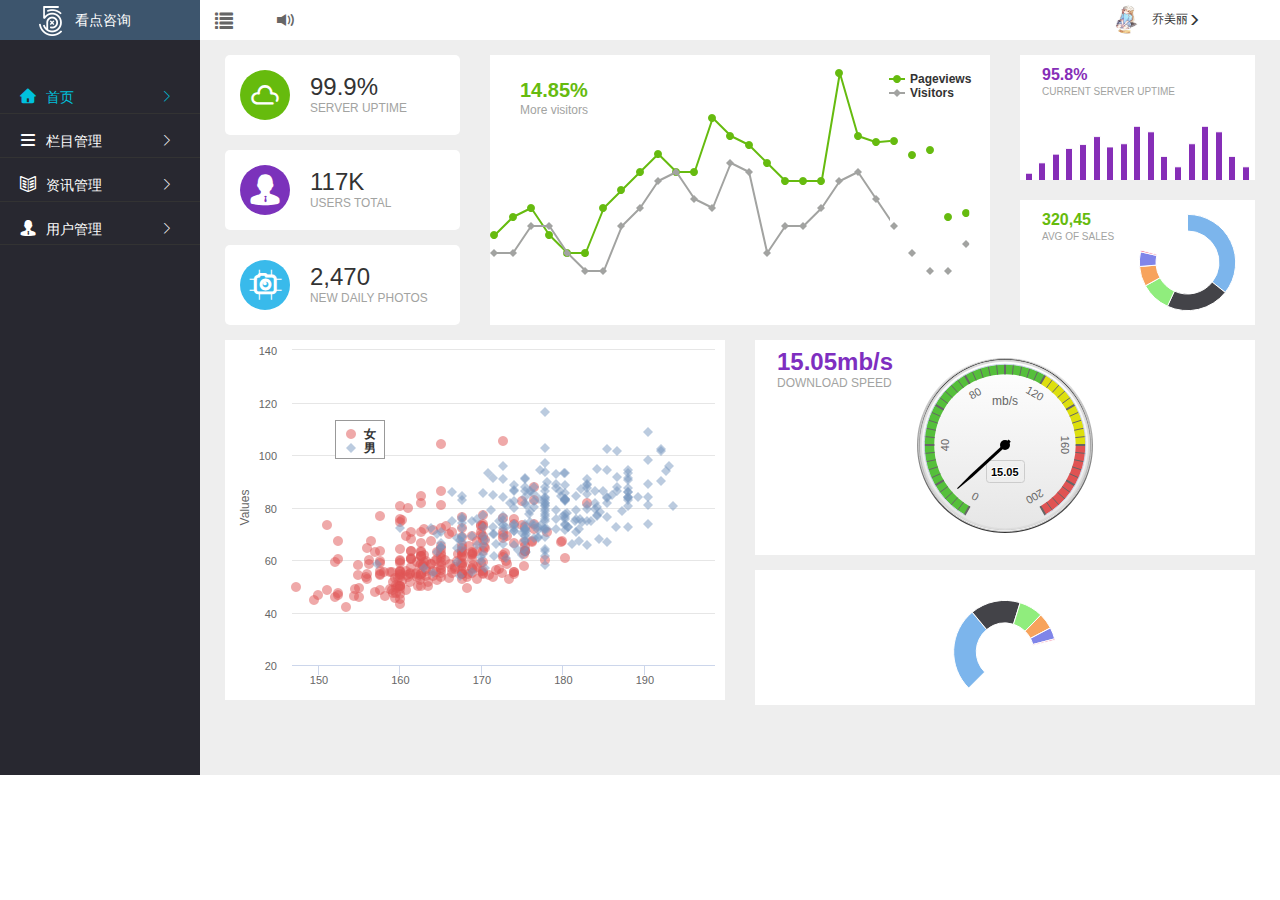
==== index.html @ 6aca62b5 "初始化，用户管理功能" ====
<!DOCTYPE html>
<html lang="en">
<head>
    <meta charset="UTF-8">
    <meta name="viewport" content="width=device-width, initial-scale=1.0">
    <meta http-equiv="X-UA-Compatible" content="ie=edge">
    <title>看点咨询</title>
    <link rel="stylesheet" href="./css/bootstrap/css/bootstrap.min.css">
    <link rel="stylesheet" href="./css/scss/style.css">
    <link rel="stylesheet" href="./css/iconFont/iconfont.css">
    <link rel="stylesheet" href="./css/animate.css">
    <link rel="stylesheet" href="./css/bootstrapSwitch/css/bootstrap3/bootstrap-switch.min.css">
    <script src="./js/jquery-3.3.1.min.js"></script>
    <script src="./js/bootstrap.min.js"></script>
    <script src="./js/highcharts.js"></script>
    <script src="./js/main.js"></script>
    <script src="./js/config.js"></script>
    <script src="./js/highcharts-more.js"></script>
    <script src="./css/bootstrapSwitch/js/bootstrap-switch.min.js"></script>
    <script>
        $(function(){
            $('.nav-wrap li:first').trigger('click');
        });
    </script>
</head>
<body>
    <div class="container-fluid">
        <nav>
            <div class="nav-top">
                <img src="./images/pic.png" alt="#">
                <span>看点咨询</span> 
            </div>
            <div class="nav-left">
                <div class="nav-wrap">
                    <ul class="list-unstyled">
                        <li><i class="iconfont icon-shouye"></i><span>首页</span><i class="iconfont icon-kuozhan"></i></li>
                        <li><i class="iconfont icon-liebiao"></i><span>栏目管理</span><i class="iconfont icon-kuozhan"></i></li>
                        <li><i class="iconfont icon-zixun"></i><span>资讯管理</span><i class="iconfont icon-kuozhan"></i></li>
                        <li><i class="iconfont icon-ai-user"></i><span>用户管理</span><i class="iconfont icon-kuozhan"></i></li>
                    </ul>
                </div>
            </div>
        </nav>
        <div class="content">
            <div class="content-top">
                <div class="info">
                    <span class="glyphicon glyphicon-list"></span>
                    <span class="glyphicon glyphicon-volume-up"></span>
                </div>
                <div class="user">
                    <img src="./images/psb.png" alt="">
                    <span>乔美丽</span>
                    <span class=" glyphicon glyphicon-menu-right "></span>
                </div>
            </div>
            <div class="content-center">
                <div class="wrap">
                    
                </div>
            </div>
        </div>
    </div>
</body>
</html>
---- css/scss/style.css ----
html, body, ul, li, p {
  margin: 0;
  padding: 0;
  font-size: 14px;
}

a, a:focus, a:hover {
  text-decoration: none;
  color: #fff;
}

.container-fluid {
  padding: 0;
}

nav {
  color: #fff;
  text-align: center;
  width: 200px;
  float: left;
}
nav .nav-top {
  background-color: #3d556d;
  height: 40px;
  line-height: 40px;
  position: relative;
}
nav .nav-top img {
  padding-right: 10px;
  margin-left: -30px;
}
nav .nav-left {
  background-color: #282830;
  height: 735px;
}
nav .nav-left ul {
  padding-top: 40px;
  text-align: left;
}
nav .nav-left ul li {
  border-bottom: 1px solid #333333;
  padding: 5px 0 5px 20px;
  margin-bottom: 10px;
  cursor: pointer;
}
nav .nav-left ul li span {
  margin-left: 10px;
}
nav .nav-left ul li i:last-child {
  float: right;
  margin-right: 25px;
}

.content {
  background-color: #eee;
}
.content .content-top {
  line-height: 38px;
  background-color: #fff;
  height: 40px;
}
.content .content-top .info {
  float: left;
}
.content .content-top .info span {
  font-size: 18px;
  margin-top: 10px;
  color: #666;
}
.content .content-top .info span:first-child {
  margin-left: 15px;
}
.content .content-top .info span:nth-child(2) {
  margin-left: 40px;
}
.content .content-top .user {
  float: right;
  line-height: 38px;
  margin-right: 80px;
  font-size: 0;
}
.content .content-top .user img {
  display: inline-block;
  width: 30px;
  height: 30px;
  border-radius: 50%;
  background-color: #ccc;
  margin-right: 10px;
}
.content .content-top .user span:nth-child(2), .content .content-top .user span:nth-child(3) {
  line-height: 38px;
  vertical-align: middle;
  font-size: 12px;
}
.content .content-center {
  background-color: #eee;
  height: 720px;
  margin: 15px 10px 0 210px;
  overflow-y: auto;
}
.content .home-wrap {
  overflow-y: auto;
}
.content .home-wrap .row {
  margin: 0;
}
.content .home-wrap .data-first {
  height: 80px;
  padding: 15px;
  background: #fff;
  overflow: hidden;
  border-radius: 5px;
}
.content .home-wrap .data-first .iconDiv, .content .home-wrap .data-first .numDiv {
  float: left;
}
.content .home-wrap .iconDiv {
  width: 50px;
  height: 50px;
  line-height: 50px;
  border-radius: 50%;
  background: #66bb0d;
  color: #fff;
  font-weight: 700;
}
.content .home-wrap .numDiv {
  margin-left: 20px;
  padding-top: 5px;
}
.content .home-wrap .numDiv small {
  display: block;
  color: #a2a3a1;
}
.content .home-wrap .numDiv span {
  font-size: 24px;
  line-height: 1;
}
.content .home-wrap .iconfont {
  font-size: 30px;
}
.content .home-wrap .data-second #visContent {
  height: 270px;
  background: #fff;
}
.content .home-wrap .data-second .visDiv {
  position: relative;
}
.content .home-wrap .data-second .numDiv {
  position: absolute;
  z-index: 1;
  top: 20px;
  left: 10px;
}
.content .home-wrap .data-second .numDiv span {
  font-size: 20px;
  font-weight: 700;
  color: #66bb0f;
}
.content .home-wrap .data-second .numDiv small {
  font-size: 12px;
}
.content .home-wrap .data-three:first-child #updateContent {
  height: 125px;
  background: #fff;
}
.content .home-wrap .data-three:first-child .upDiv {
  position: relative;
}
.content .home-wrap .data-three:first-child .numDiv {
  position: absolute;
  z-index: 1;
  top: 5px;
  left: 2px;
}
.content .home-wrap .data-three:first-child .numDiv span {
  font-size: 16px;
  font-weight: 700;
  color: #862eb7;
}
.content .home-wrap .data-three:first-child .numDiv small {
  font-size: 10px;
}
.content .home-wrap .data-three:last-child #salesContent {
  height: 125px;
  background: #fff;
}
.content .home-wrap .data-three:last-child .salesDiv {
  position: relative;
}
.content .home-wrap .data-three:last-child .numDiv {
  position: absolute;
  z-index: 1;
  top: 5px;
  left: 2px;
}
.content .home-wrap .data-three:last-child .numDiv span {
  font-size: 16px;
  font-weight: 700;
  color: #66bb0d;
}
.content .home-wrap .data-three:last-child .numDiv small {
  font-size: 10px;
}
.content .home-wrap .data-three #updateContent {
  margin-bottom: 20px;
  height: 125px;
}
.content .home-wrap .data-first, .content .home-wrap .data-second, .content .home-wrap .data-three {
  margin-bottom: 15px;
}
.content .home-wrap .data-four #userContent {
  height: 360px;
  background: #fff;
}
.content .home-wrap .data-five:first-child #speedContent {
  height: 215px;
  background: #fff;
  margin-bottom: 15px;
}
.content .home-wrap .data-five:first-child .speedDiv {
  position: relative;
}
.content .home-wrap .data-five:first-child .numDiv {
  position: absolute;
  z-index: 1;
  top: 5px;
  left: 2px;
}
.content .home-wrap .data-five:first-child .numDiv span {
  font-size: 24px;
  font-weight: 700;
  color: #7e2ec0;
}
.content .home-wrap .data-five:first-child .numDiv small {
  font-size: 12px;
}
.content .data-five:last-child #IEcontent {
  height: 135px;
  background: #fff;
}
.content .column-wrap {
  background-color: #fff;
  border-radius: 5px;
  font-size: 12px;
  padding-bottom: 20px;
  overflow-y: auto;
}
.content .column-wrap button {
  font-size: 12px;
}
.content .column-wrap button:first-child {
  margin: 10px;
}
.content .column-wrap table {
  margin-left: 10px;
  width: 98%;
}
.content .column-wrap table td {
  height: 24px;
  line-height: 24px;
}
.content .column-wrap table tr td:first-child {
  width: 10%;
}
.content .column-wrap table tr td:nth-child(2) {
  width: 20%;
}
.content .column-wrap table tr td:nth-child(3) {
  width: 20%;
}
.content .column-wrap table tr td:nth-child(4) {
  width: 40%;
}
.content .column-wrap table tr td:nth-child(5) {
  width: 10%;
}
.content .column-wrap table tr td:nth-child(5) span:first-child {
  padding-right: 10px;
}
.content .news-wrap {
  background-color: #fff;
  border-radius: 5px;
  padding-bottom: 20px;
  font-size: 12px;
  overflow-y: auto;
}
.content .news-wrap button {
  font-size: 12px;
}
.content .news-wrap button:first-child {
  margin: 10px;
}
.content .news-wrap table {
  margin-left: 10px;
  width: 98%;
}
.content .news-wrap table td {
  height: 24px;
  line-height: 24px;
}
.content .news-wrap table tr td:first-child {
  width: 10%;
}
.content .news-wrap table tr td:nth-child(2) {
  width: 20%;
}
.content .news-wrap table tr td:nth-child(3) {
  width: 10%;
}
.content .news-wrap table tr td:nth-child(4) {
  width: 10%;
}
.content .news-wrap table tr td:nth-child(5) {
  width: 10%;
}
.content .news-wrap table tr td:nth-child(6) {
  width: 20%;
}
.content .news-wrap table tr td:nth-child(7) {
  width: 10%;
}
.content .news-wrap table tr td:nth-child(8) {
  width: 10%;
}
.content .user-wrap {
  background-color: #fff;
  border-radius: 5px;
  font-size: 12px;
  color: #666;
  overflow-y: auto;
}
.content .user-wrap button {
  font-size: 12px;
  margin: 10px;
}
.content .user-wrap li {
  width: 225px;
  border: 1px solid #ededed;
  display: inline-block;
  vertical-align: middle;
  box-shadow: 0px 0px 5px rgba(204, 204, 204, 0.4);
  margin: 10px;
  padding-bottom: 10px;
}
.content .user-wrap li img {
  width: 100px;
  height: 100px;
  border-radius: 50%;
  background-color: #ccc;
  margin: 10px 0;
  text-align: center;
}
.content .user-wrap li table {
  margin: 0 20px;
  font-size: 12px;
}
.content .user-wrap li table td {
  padding: 4px 0;
}
.content .user-wrap li table td:first-child {
  width: 50%;
}

/*# sourceMappingURL=style.css.map */
---- css/iconFont/iconfont.css ----
@font-face {font-family: "iconfont";
  src: url('iconfont.eot?t=1537770912012'); /* IE9*/
  src: url('iconfont.eot?t=1537770912012#iefix') format('embedded-opentype'), /* IE6-IE8 */
  url('[data-uri]') format('woff'),
  url('iconfont.ttf?t=1537770912012') format('truetype'), /* chrome, firefox, opera, Safari, Android, iOS 4.2+*/
  url('iconfont.svg?t=1537770912012#iconfont') format('svg'); /* iOS 4.1- */
}

.iconfont {
  font-family:"iconfont" !important;
  font-size:16px;
  font-style:normal;
  -webkit-font-smoothing: antialiased;
  -moz-osx-font-smoothing: grayscale;
}
.icon-xiangjipaizhao:before { content: "\e622"; }
.icon-18:before { content: "\e612"; }

.icon-yun:before { content: "\e78d"; }

.icon-dayuhao:before { content: "\e66f"; }

.icon-xiala:before { content: "\e6b9"; }

.icon-ai-user:before { content: "\e60c"; }

.icon-user:before { content: "\e627"; }

.icon-kuozhan:before { content: "\e6b2"; }

.icon-liebiao:before { content: "\e602"; }

.icon-zixun:before { content: "\e64e"; }

.icon-shouye:before { content: "\e653"; }

.icon-zuo:before { content: "\e604"; }

.icon-yun1:before { content: "\e62b"; }

.icon-laba:before { content: "\e62d"; }

.icon-liebiao1:before { content: "\e749"; }
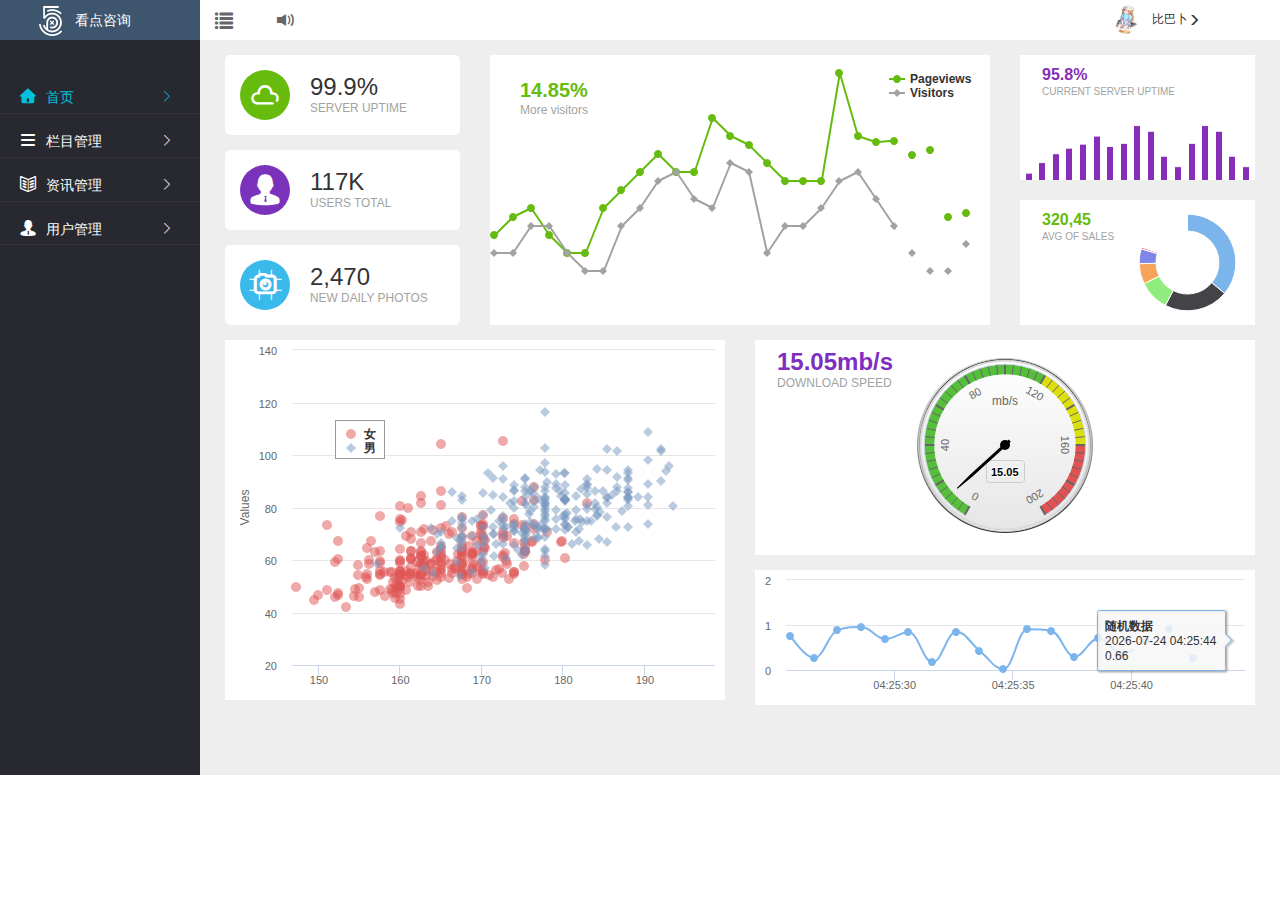
==== commit c4035059: "资讯管理完成，整合" ====
--- a/index.html
+++ b/index.html
@@ -49,7 +49,7 @@
                 </div>
                 <div class="user">
                     <img src="./images/psb.png" alt="">
-                    <span>乔美丽</span>
+                    <span>比巴卜</span>
                     <span class=" glyphicon glyphicon-menu-right "></span>
                 </div>
             </div>
--- a/css/scss/style.css
+++ b/css/scss/style.css
@@ -1,364 +1,279 @@
 html, body, ul, li, p {
   margin: 0;
   padding: 0;
-  font-size: 14px;
-}
+  font-size: 14px; }
 
 a, a:focus, a:hover {
   text-decoration: none;
-  color: #fff;
-}
+  color: #fff; }
 
 .container-fluid {
-  padding: 0;
-}
+  padding: 0; }
 
 nav {
   color: #fff;
   text-align: center;
   width: 200px;
-  float: left;
-}
-nav .nav-top {
-  background-color: #3d556d;
-  height: 40px;
-  line-height: 40px;
-  position: relative;
-}
-nav .nav-top img {
-  padding-right: 10px;
-  margin-left: -30px;
-}
-nav .nav-left {
-  background-color: #282830;
-  height: 735px;
-}
-nav .nav-left ul {
-  padding-top: 40px;
-  text-align: left;
-}
-nav .nav-left ul li {
-  border-bottom: 1px solid #333333;
-  padding: 5px 0 5px 20px;
-  margin-bottom: 10px;
-  cursor: pointer;
-}
-nav .nav-left ul li span {
-  margin-left: 10px;
-}
-nav .nav-left ul li i:last-child {
-  float: right;
-  margin-right: 25px;
-}
+  float: left; }
+  nav .nav-top {
+    background-color: #3d556d;
+    height: 40px;
+    line-height: 40px;
+    position: relative; }
+    nav .nav-top img {
+      padding-right: 10px;
+      margin-left: -30px; }
+  nav .nav-left {
+    background-color: #282830;
+    height: 735px; }
+    nav .nav-left ul {
+      padding-top: 40px;
+      text-align: left; }
+      nav .nav-left ul li {
+        border-bottom: 1px solid #333333;
+        padding: 5px 0 5px 20px;
+        margin-bottom: 10px;
+        cursor: pointer; }
+      nav .nav-left ul li span {
+        margin-left: 10px; }
+      nav .nav-left ul li i:last-child {
+        float: right;
+        margin-right: 25px; }
 
 .content {
   background-color: #eee;
-}
-.content .content-top {
-  line-height: 38px;
-  background-color: #fff;
-  height: 40px;
-}
-.content .content-top .info {
-  float: left;
-}
-.content .content-top .info span {
-  font-size: 18px;
-  margin-top: 10px;
-  color: #666;
-}
-.content .content-top .info span:first-child {
-  margin-left: 15px;
-}
-.content .content-top .info span:nth-child(2) {
-  margin-left: 40px;
-}
-.content .content-top .user {
-  float: right;
-  line-height: 38px;
-  margin-right: 80px;
-  font-size: 0;
-}
-.content .content-top .user img {
-  display: inline-block;
-  width: 30px;
-  height: 30px;
-  border-radius: 50%;
-  background-color: #ccc;
-  margin-right: 10px;
-}
-.content .content-top .user span:nth-child(2), .content .content-top .user span:nth-child(3) {
-  line-height: 38px;
-  vertical-align: middle;
-  font-size: 12px;
-}
-.content .content-center {
-  background-color: #eee;
-  height: 720px;
-  margin: 15px 10px 0 210px;
-  overflow-y: auto;
-}
-.content .home-wrap {
-  overflow-y: auto;
-}
-.content .home-wrap .row {
-  margin: 0;
-}
-.content .home-wrap .data-first {
-  height: 80px;
-  padding: 15px;
-  background: #fff;
-  overflow: hidden;
-  border-radius: 5px;
-}
-.content .home-wrap .data-first .iconDiv, .content .home-wrap .data-first .numDiv {
-  float: left;
-}
-.content .home-wrap .iconDiv {
-  width: 50px;
-  height: 50px;
-  line-height: 50px;
-  border-radius: 50%;
-  background: #66bb0d;
-  color: #fff;
-  font-weight: 700;
-}
-.content .home-wrap .numDiv {
-  margin-left: 20px;
-  padding-top: 5px;
-}
-.content .home-wrap .numDiv small {
-  display: block;
-  color: #a2a3a1;
-}
-.content .home-wrap .numDiv span {
-  font-size: 24px;
-  line-height: 1;
-}
-.content .home-wrap .iconfont {
-  font-size: 30px;
-}
-.content .home-wrap .data-second #visContent {
-  height: 270px;
-  background: #fff;
-}
-.content .home-wrap .data-second .visDiv {
-  position: relative;
-}
-.content .home-wrap .data-second .numDiv {
-  position: absolute;
-  z-index: 1;
-  top: 20px;
-  left: 10px;
-}
-.content .home-wrap .data-second .numDiv span {
-  font-size: 20px;
-  font-weight: 700;
-  color: #66bb0f;
-}
-.content .home-wrap .data-second .numDiv small {
-  font-size: 12px;
-}
-.content .home-wrap .data-three:first-child #updateContent {
-  height: 125px;
-  background: #fff;
-}
-.content .home-wrap .data-three:first-child .upDiv {
-  position: relative;
-}
-.content .home-wrap .data-three:first-child .numDiv {
-  position: absolute;
-  z-index: 1;
-  top: 5px;
-  left: 2px;
-}
-.content .home-wrap .data-three:first-child .numDiv span {
-  font-size: 16px;
-  font-weight: 700;
-  color: #862eb7;
-}
-.content .home-wrap .data-three:first-child .numDiv small {
-  font-size: 10px;
-}
-.content .home-wrap .data-three:last-child #salesContent {
-  height: 125px;
-  background: #fff;
-}
-.content .home-wrap .data-three:last-child .salesDiv {
-  position: relative;
-}
-.content .home-wrap .data-three:last-child .numDiv {
-  position: absolute;
-  z-index: 1;
-  top: 5px;
-  left: 2px;
-}
-.content .home-wrap .data-three:last-child .numDiv span {
-  font-size: 16px;
-  font-weight: 700;
-  color: #66bb0d;
-}
-.content .home-wrap .data-three:last-child .numDiv small {
-  font-size: 10px;
-}
-.content .home-wrap .data-three #updateContent {
-  margin-bottom: 20px;
-  height: 125px;
-}
-.content .home-wrap .data-first, .content .home-wrap .data-second, .content .home-wrap .data-three {
-  margin-bottom: 15px;
-}
-.content .home-wrap .data-four #userContent {
-  height: 360px;
-  background: #fff;
-}
-.content .home-wrap .data-five:first-child #speedContent {
-  height: 215px;
-  background: #fff;
-  margin-bottom: 15px;
-}
-.content .home-wrap .data-five:first-child .speedDiv {
-  position: relative;
-}
-.content .home-wrap .data-five:first-child .numDiv {
-  position: absolute;
-  z-index: 1;
-  top: 5px;
-  left: 2px;
-}
-.content .home-wrap .data-five:first-child .numDiv span {
-  font-size: 24px;
-  font-weight: 700;
-  color: #7e2ec0;
-}
-.content .home-wrap .data-five:first-child .numDiv small {
-  font-size: 12px;
-}
-.content .data-five:last-child #IEcontent {
-  height: 135px;
-  background: #fff;
-}
-.content .column-wrap {
-  background-color: #fff;
-  border-radius: 5px;
-  font-size: 12px;
-  padding-bottom: 20px;
-  overflow-y: auto;
-}
-.content .column-wrap button {
-  font-size: 12px;
-}
-.content .column-wrap button:first-child {
-  margin: 10px;
-}
-.content .column-wrap table {
-  margin-left: 10px;
-  width: 98%;
-}
-.content .column-wrap table td {
-  height: 24px;
-  line-height: 24px;
-}
-.content .column-wrap table tr td:first-child {
-  width: 10%;
-}
-.content .column-wrap table tr td:nth-child(2) {
-  width: 20%;
-}
-.content .column-wrap table tr td:nth-child(3) {
-  width: 20%;
-}
-.content .column-wrap table tr td:nth-child(4) {
-  width: 40%;
-}
-.content .column-wrap table tr td:nth-child(5) {
-  width: 10%;
-}
-.content .column-wrap table tr td:nth-child(5) span:first-child {
-  padding-right: 10px;
-}
-.content .news-wrap {
-  background-color: #fff;
-  border-radius: 5px;
-  padding-bottom: 20px;
-  font-size: 12px;
-  overflow-y: auto;
-}
-.content .news-wrap button {
-  font-size: 12px;
-}
-.content .news-wrap button:first-child {
-  margin: 10px;
-}
-.content .news-wrap table {
-  margin-left: 10px;
-  width: 98%;
-}
-.content .news-wrap table td {
-  height: 24px;
-  line-height: 24px;
-}
-.content .news-wrap table tr td:first-child {
-  width: 10%;
-}
-.content .news-wrap table tr td:nth-child(2) {
-  width: 20%;
-}
-.content .news-wrap table tr td:nth-child(3) {
-  width: 10%;
-}
-.content .news-wrap table tr td:nth-child(4) {
-  width: 10%;
-}
-.content .news-wrap table tr td:nth-child(5) {
-  width: 10%;
-}
-.content .news-wrap table tr td:nth-child(6) {
-  width: 20%;
-}
-.content .news-wrap table tr td:nth-child(7) {
-  width: 10%;
-}
-.content .news-wrap table tr td:nth-child(8) {
-  width: 10%;
-}
-.content .user-wrap {
-  background-color: #fff;
-  border-radius: 5px;
-  font-size: 12px;
-  color: #666;
-  overflow-y: auto;
-}
-.content .user-wrap button {
-  font-size: 12px;
-  margin: 10px;
-}
-.content .user-wrap li {
-  width: 225px;
-  border: 1px solid #ededed;
-  display: inline-block;
-  vertical-align: middle;
-  box-shadow: 0px 0px 5px rgba(204, 204, 204, 0.4);
-  margin: 10px;
-  padding-bottom: 10px;
-}
-.content .user-wrap li img {
-  width: 100px;
-  height: 100px;
-  border-radius: 50%;
-  background-color: #ccc;
-  margin: 10px 0;
-  text-align: center;
-}
-.content .user-wrap li table {
-  margin: 0 20px;
-  font-size: 12px;
-}
-.content .user-wrap li table td {
-  padding: 4px 0;
-}
-.content .user-wrap li table td:first-child {
-  width: 50%;
-}
+  overflow-y: auto; }
+  .content .content-top {
+    line-height: 38px;
+    background-color: #fff;
+    height: 40px; }
+    .content .content-top .info {
+      float: left; }
+    .content .content-top .info span {
+      font-size: 18px;
+      margin-top: 10px;
+      color: #666; }
+    .content .content-top .info span:first-child {
+      margin-left: 15px; }
+    .content .content-top .info span:nth-child(2) {
+      margin-left: 40px; }
+    .content .content-top .user {
+      float: right;
+      line-height: 38px;
+      margin-right: 80px;
+      font-size: 0; }
+      .content .content-top .user img {
+        display: inline-block;
+        width: 30px;
+        height: 30px;
+        border-radius: 50%;
+        background-color: #ccc;
+        margin-right: 10px; }
+      .content .content-top .user span:nth-child(2), .content .content-top .user span:nth-child(3) {
+        line-height: 38px;
+        vertical-align: middle;
+        font-size: 12px; }
+  .content .content-center {
+    background-color: #eee;
+    height: 720px;
+    margin: 15px 10px 0 10px; }
+  .content #home {
+    overflow-y: auto; }
+    .content #home .row {
+      margin: 0; }
+    .content #home .data-first {
+      height: 80px;
+      padding: 15px;
+      background: #fff;
+      overflow: hidden;
+      border-radius: 5px; }
+      .content #home .data-first .iconDiv, .content #home .data-first .numDiv {
+        float: left; }
+    .content #home .iconDiv {
+      width: 50px;
+      height: 50px;
+      line-height: 50px;
+      border-radius: 50%;
+      background: #66bb0d;
+      color: #fff;
+      font-weight: 700; }
+    .content #home .numDiv {
+      margin-left: 20px;
+      padding-top: 5px; }
+      .content #home .numDiv small {
+        display: block;
+        color: #a2a3a1; }
+      .content #home .numDiv span {
+        font-size: 24px;
+        line-height: 1; }
+    .content #home .iconfont {
+      font-size: 30px; }
+    .content #home .data-second #visContent {
+      height: 270px;
+      background: #fff; }
+    .content #home .data-second .visDiv {
+      position: relative; }
+    .content #home .data-second .numDiv {
+      position: absolute;
+      z-index: 1;
+      top: 20px;
+      left: 10px; }
+      .content #home .data-second .numDiv span {
+        font-size: 20px;
+        font-weight: 700;
+        color: #66bb0f; }
+      .content #home .data-second .numDiv small {
+        font-size: 12px; }
+    .content #home .data-three:first-child #updateContent {
+      height: 125px;
+      background: #fff; }
+    .content #home .data-three:first-child .upDiv {
+      position: relative; }
+    .content #home .data-three:first-child .numDiv {
+      position: absolute;
+      z-index: 1;
+      top: 5px;
+      left: 2px; }
+      .content #home .data-three:first-child .numDiv span {
+        font-size: 16px;
+        font-weight: 700;
+        color: #862eb7; }
+      .content #home .data-three:first-child .numDiv small {
+        font-size: 10px; }
+    .content #home .data-three:last-child #salesContent {
+      height: 125px;
+      background: #fff; }
+    .content #home .data-three:last-child .salesDiv {
+      position: relative; }
+    .content #home .data-three:last-child .numDiv {
+      position: absolute;
+      z-index: 1;
+      top: 5px;
+      left: 2px; }
+      .content #home .data-three:last-child .numDiv span {
+        font-size: 16px;
+        font-weight: 700;
+        color: #66bb0d; }
+      .content #home .data-three:last-child .numDiv small {
+        font-size: 10px; }
+    .content #home .data-three #updateContent {
+      margin-bottom: 20px;
+      height: 125px; }
+    .content #home .data-first, .content #home .data-second, .content #home .data-three {
+      margin-bottom: 15px; }
+    .content #home .data-four #userContent {
+      height: 360px;
+      background: #fff; }
+    .content #home .data-five:first-child #speedContent {
+      height: 215px;
+      background: #fff;
+      margin-bottom: 15px; }
+    .content #home .data-five:first-child .speedDiv {
+      position: relative; }
+    .content #home .data-five:first-child .numDiv {
+      position: absolute;
+      z-index: 1;
+      top: 5px;
+      left: 2px; }
+      .content #home .data-five:first-child .numDiv span {
+        font-size: 24px;
+        font-weight: 700;
+        color: #7e2ec0; }
+      .content #home .data-five:first-child .numDiv small {
+        font-size: 12px; }
+    .content #home .data-five:last-child #nowFlash {
+      height: 135px;
+      background: #fff; }
+  .content #category {
+    background-color: #fff;
+    border-radius: 5px;
+    font-size: 12px;
+    padding-bottom: 20px; }
+    .content #category button {
+      font-size: 12px; }
+    .content #category button:first-child {
+      margin: 10px; }
+    .content #category table {
+      margin-left: 10px;
+      width: 98%; }
+      .content #category table td {
+        height: 24px;
+        line-height: 24px; }
+      .content #category table tr td:first-child {
+        width: 10%; }
+      .content #category table tr td:nth-child(2) {
+        width: 20%; }
+      .content #category table tr td:nth-child(3) {
+        width: 20%; }
+      .content #category table tr td:nth-child(4) {
+        width: 40%; }
+      .content #category table tr td:nth-child(5) {
+        width: 10%; }
+        .content #category table tr td:nth-child(5) span:first-child {
+          padding-right: 20px; }
+  .content #info {
+    background-color: #fff;
+    border-radius: 5px;
+    font-size: 12px;
+    padding-bottom: 20px; }
+    .content #info button {
+      font-size: 12px; }
+    .content #info button:first-child {
+      margin: 10px; }
+    .content #info table {
+      margin-left: 10px;
+      width: 98%; }
+      .content #info table td {
+        height: 24px;
+        line-height: 24px; }
+      .content #info table tr td:first-child {
+        width: 10%; }
+      .content #info table tr td:nth-child(2) {
+        width: 20%; }
+      .content #info table tr td:nth-child(3) {
+        width: 10%; }
+      .content #info table tr td:nth-child(4) {
+        width: 10%; }
+      .content #info table tr td:nth-child(5) {
+        width: 10%; }
+      .content #info table tr td:nth-child(6) {
+        width: 20%; }
+      .content #info table tr td:nth-child(7) {
+        width: 10%; }
+      .content #info table tr td:nth-child(8) {
+        width: 10%; }
+        .content #info table tr td:nth-child(8) span:first-child {
+          padding-right: 20px; }
+  .content #user {
+    background-color: #fff;
+    border-radius: 5px;
+    font-size: 12px;
+    padding-bottom: 20px;
+    color: #666; }
+    .content #user button {
+      font-size: 12px;
+      margin: 10px; }
+    .content #user li {
+      width: 225px;
+      border: 1px solid #ededed;
+      display: inline-block;
+      vertical-align: middle;
+      box-shadow: 0px 0px 5px rgba(204, 204, 204, 0.4);
+      margin: 10px;
+      padding-bottom: 10px; }
+      .content #user li img {
+        width: 100px;
+        height: 100px;
+        border-radius: 50%;
+        background-color: #ccc;
+        margin: 10px 0;
+        text-align: center; }
+      .content #user li table {
+        margin: 0 20px;
+        font-size: 12px; }
+        .content #user li table td {
+          padding: 4px 0; }
+        .content #user li table td:first-child {
+          width: 50%; }
 
 /*# sourceMappingURL=style.css.map */
